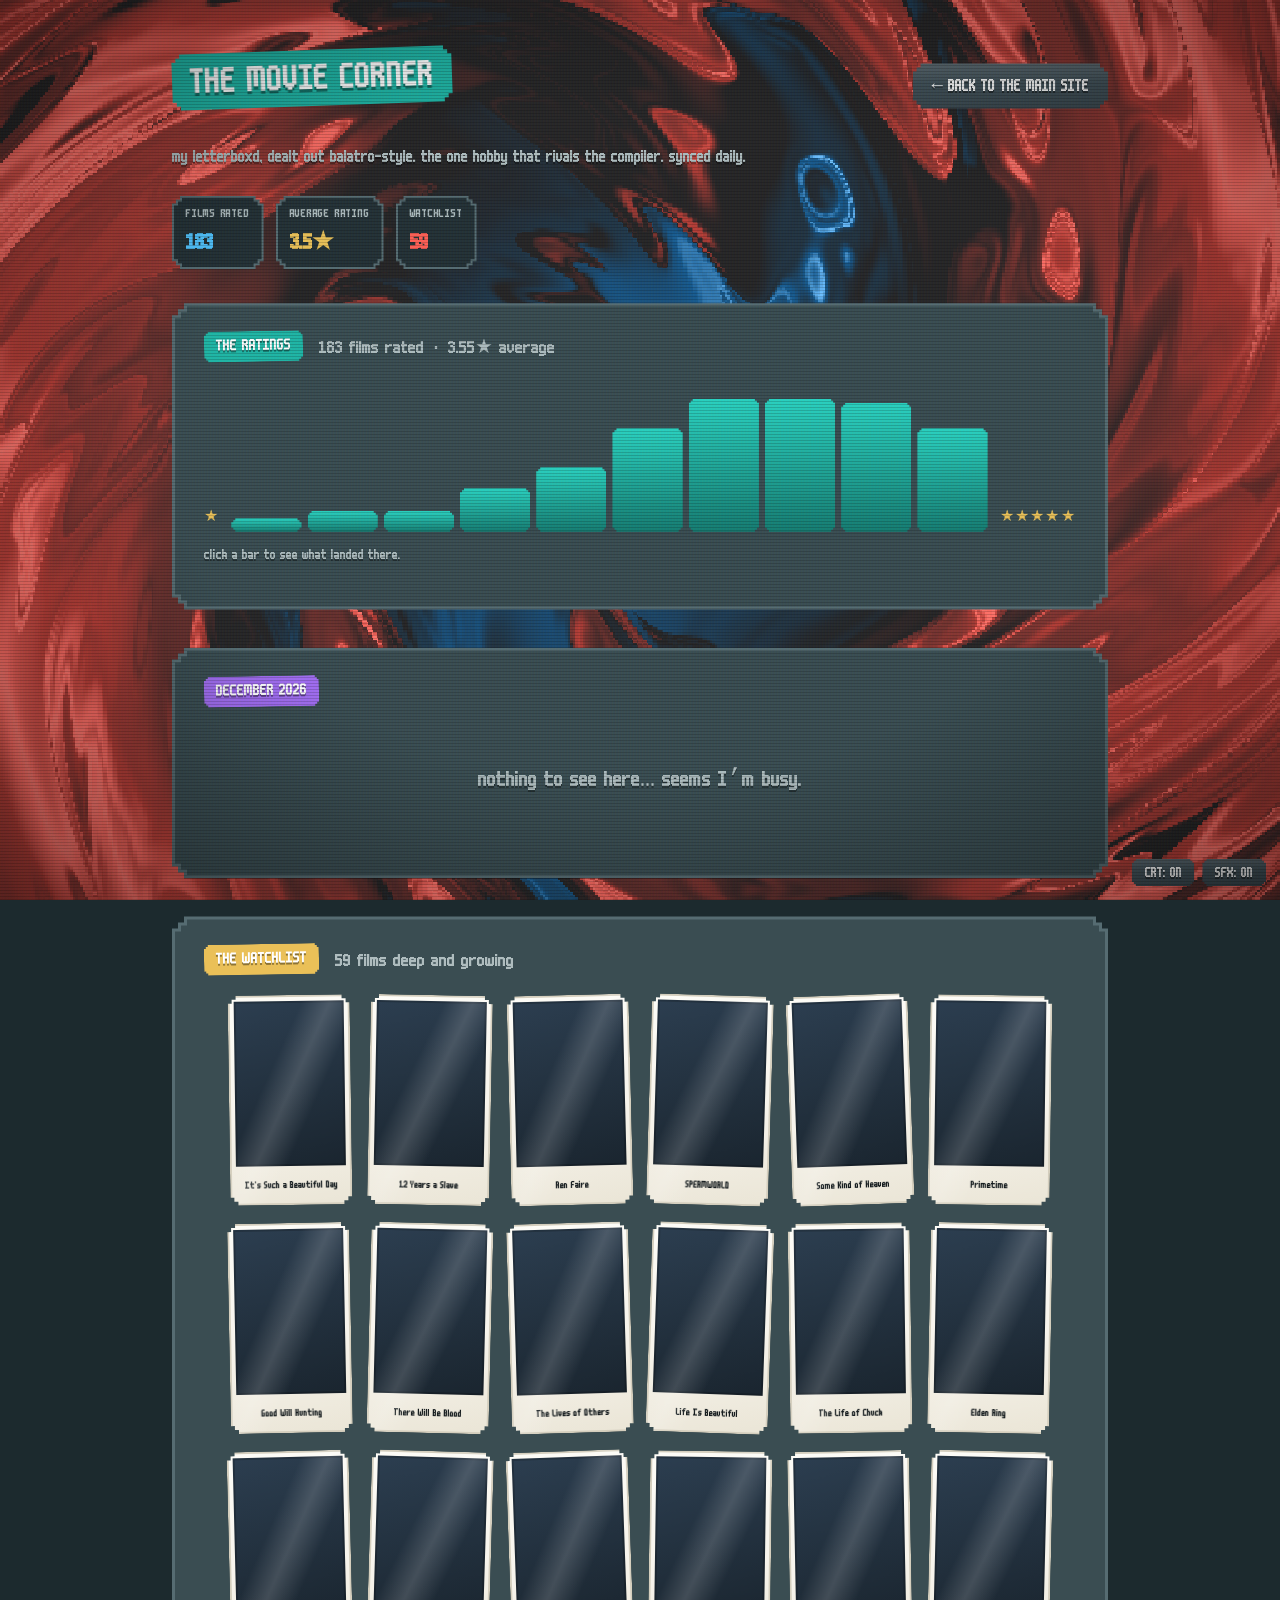
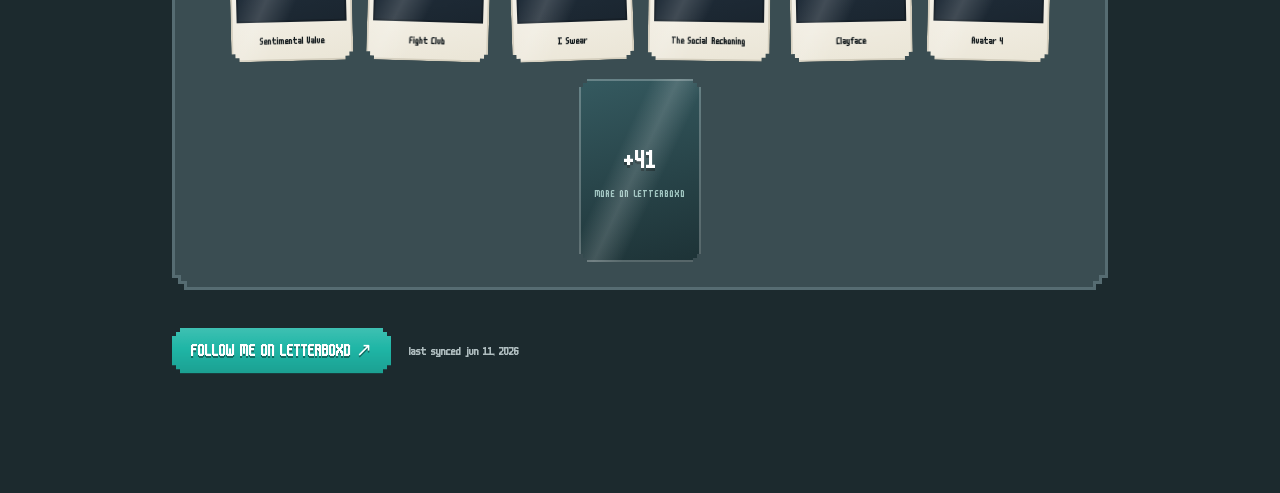
==== movies.html @ 82c71a9a "movie section" ====
<!DOCTYPE html>
<html lang="en">
<head>
  <meta charset="UTF-8">
  <meta name="viewport" content="width=device-width, initial-scale=1.0">
  <title>The Movie Corner · Advay</title>
  <meta name="description" content="If I'm not playing videogames or programming a project, I'm most likely watching a movie. I try my best to watch at least 10 movies every month, sometimes I watch even more!.">
  <link rel="icon" href="data:image/svg+xml,<svg xmlns='http://www.w3.org/2000/svg' viewBox='0 0 100 100'><rect width='100' height='100' rx='18' fill='%231fb6a6'/><text x='50' y='72' font-size='60' text-anchor='middle' fill='white'>♥</text></svg>">
  <link rel="stylesheet" href="css/style.css">
</head>
<body>
  <canvas id="bg-shader" aria-hidden="true"></canvas>

  <div class="subpage">
    <div class="subpage-head">
      <h1 class="sec-plaque teal-pl" style="font-size:40px;">THE MOVIE CORNER</h1>
      <a class="bbtn dark" href="index.html">← BACK TO THE MAIN SITE</a>
    </div>

    <p class="muted moviepage-sub">my letterboxd, dealt out balatro-style. the one hobby that rivals the compiler. synced daily.</p>

    <div class="hud moviepage-hud" id="movie-hud"></div>

    <!-- ratings graph -->
    <section class="panel mv-panel">
      <div class="mv-head">
        <span class="r-plaque teal-pl">THE RATINGS</span>
        <span class="muted" id="hist-sub"></span>
      </div>
      <div class="histogram" id="histogram"><p class="muted">tallying the chips…</p></div>
      <p class="hist-hint">click a bar to see what landed there.</p>
      <div id="hist-detail" class="hist-detail"></div>
    </section>

    <!-- this month's reviews -->
    <section class="panel mv-panel">
      <div class="mv-head">
        <span class="r-plaque purple-pl" id="month-title">THIS MONTH</span>
        <span class="muted" id="month-sub"></span>
      </div>
      <div id="month-reviews"><p class="muted">rolling the film…</p></div>
      <div class="pager" id="month-pager"></div>
    </section>

    <!-- watchlist -->
    <section class="panel mv-panel">
      <div class="mv-head">
        <span class="r-plaque gold-pl">THE WATCHLIST</span>
        <span class="muted" id="wl-sub"></span>
      </div>
      <div id="watchlist" class="wl-grid"><p class="muted">shuffling the backlog…</p></div>
    </section>

    <div class="movies-foot">
      <a class="bbtn teal" id="lb-profile-link" href="https://letterboxd.com/Girff/" target="_blank" rel="noopener">FOLLOW ME ON LETTERBOXD ↗</a>
      <span class="muted" id="lb-updated"></span>
    </div>
  </div>

  <div class="fx-toggles">
    <button id="crt-toggle" class="bbtn dark sm" type="button">CRT: ON</button>
    <button id="sfx-toggle" class="bbtn dark sm" type="button">SFX: ON</button>
  </div>
  <div class="crt-overlay" aria-hidden="true"></div>

  <script src="js/background.js"></script>
  <script src="js/cards.js"></script>
  <script src="js/main.js"></script>
  <script src="js/movies.js"></script>
</body>
</html>
---- css/style.css ----
/* ============================================================
   Balatro-flavored personal site — vanilla CSS
   Palette + UI shapes recreated from scratch (no game assets).
   Font: m6x11 by Daniel Linssen (free with attribution).
   ============================================================ */

@font-face {
  font-family: 'm6x11';
  src: url('../assets/fonts/m6x11.ttf') format('truetype');
  font-display: swap;
}

:root {
  --red: #fe5f55;     --red-dk: #a93b34;
  --blue: #009dff;    --blue-dk: #00689f;
  --orange: #ff9800;  --orange-dk: #b06000;
  --green: #4bc292;   --green-dk: #2a7d5c;
  --purple: #a06cf0;  --purple-dk: #6a3fb8;
  --gold: #eac058;    --gold-dk: #a8842f;
  --dark: #44545c;    --dark-dk: #232d33;

  --panel: #3a4d52;
  --panel-light: #566c72;
  --panel-dk: #243136;
  --ink: #11181b;

  --card-face: #f7f4ec;
  --card-edge: #d4cebd;
  --card-red: #d8453c;
  --card-black: #2b3036;

  --text: #f4f1e8;
  --muted: #aebcbe;

  --cardw: 122px;

  /* pixel-stepped corners, like the in-game UI (small = buttons/cards, large = panels) */
  --pix-sm: polygon(
    0 8px, 4px 8px, 4px 4px, 8px 4px, 8px 0,
    calc(100% - 8px) 0, calc(100% - 8px) 4px, calc(100% - 4px) 4px, calc(100% - 4px) 8px, 100% 8px,
    100% calc(100% - 8px), calc(100% - 4px) calc(100% - 8px), calc(100% - 4px) calc(100% - 4px),
    calc(100% - 8px) calc(100% - 4px), calc(100% - 8px) 100%,
    8px 100%, 8px calc(100% - 4px), 4px calc(100% - 4px), 4px calc(100% - 8px), 0 calc(100% - 8px));
  --pix-lg: polygon(
    0 12px, 6px 12px, 6px 6px, 12px 6px, 12px 0,
    calc(100% - 12px) 0, calc(100% - 12px) 6px, calc(100% - 6px) 6px, calc(100% - 6px) 12px, 100% 12px,
    100% calc(100% - 12px), calc(100% - 6px) calc(100% - 12px), calc(100% - 6px) calc(100% - 6px),
    calc(100% - 12px) calc(100% - 6px), calc(100% - 12px) 100%,
    12px 100%, 12px calc(100% - 6px), 6px calc(100% - 6px), 6px calc(100% - 12px), 0 calc(100% - 12px));
  --pix-xs: polygon(
    0 4px, 2px 4px, 2px 2px, 4px 2px, 4px 0,
    calc(100% - 4px) 0, calc(100% - 4px) 2px, calc(100% - 2px) 2px, calc(100% - 2px) 4px, 100% 4px,
    100% calc(100% - 4px), calc(100% - 2px) calc(100% - 4px), calc(100% - 2px) calc(100% - 2px),
    calc(100% - 4px) calc(100% - 2px), calc(100% - 4px) 100%,
    4px 100%, 4px calc(100% - 2px), 2px calc(100% - 2px), 2px calc(100% - 4px), 0 calc(100% - 4px));
}

* { box-sizing: border-box; }

html { scroll-behavior: smooth; }

body {
  margin: 0;
  font-family: 'm6x11', 'Courier New', monospace;
  font-size: 20px;
  line-height: 1.45;
  color: var(--text);
  background: #1c2a2e; /* fallback behind the shader */
  overflow-x: hidden;
}

a { color: var(--blue); }

::selection { background: var(--red); color: #fff; }

/* ===== background shader canvas ===== */
#bg-shader {
  position: fixed;
  inset: 0;
  width: 100vw;
  height: 100vh;
  z-index: -2;
  image-rendering: pixelated;
}

/* CSS fallback if WebGL is unavailable */
body.no-webgl {
  background:
    radial-gradient(120vmax 120vmax at 70% -10%, rgba(0, 107, 180, .55), transparent 60%),
    radial-gradient(110vmax 110vmax at 10% 110%, rgba(222, 68, 59, .6), transparent 60%),
    #162325;
}

/* ===== generic text helpers ===== */
.num-red  { color: var(--red); }
.num-blue { color: #51c4ff; }
.num-gold { color: var(--gold); }
.muted    { color: var(--muted); }
.red-t    { color: var(--red); }

h1, h2, h3 { line-height: 1.1; margin: 0 0 .4em; font-weight: normal; }

p { text-shadow: 0 2px 0 rgba(0, 0, 0, .35); }

/* ===== layout ===== */
.section {
  max-width: 1060px;
  margin: 0 auto;
  padding: 64px 22px 0;
  scroll-margin-top: 86px;
}

main .section:last-child { padding-bottom: 0; }

footer.section { padding-bottom: 110px; }

/* ===== top nav ===== */
.topnav {
  position: sticky;
  top: 0;
  z-index: 500;
  display: flex;
  align-items: center;
  gap: 14px;
  padding: 10px 16px;
  background: rgba(20, 28, 31, .88);
  border-bottom: 3px solid rgba(0, 0, 0, .45);
  box-shadow: 0 4px 0 rgba(0, 0, 0, .25);
  backdrop-filter: blur(3px);
}

.nav-brand {
  font-size: 26px;
  color: #fff;
  text-decoration: none;
  background: var(--red);
  border-radius: 8px;
  padding: 2px 10px 4px;
  box-shadow: 0 4px 0 var(--red-dk);
  transform: rotate(-3deg);
  transition: transform .15s;
}

.nav-brand:hover { transform: rotate(3deg) scale(1.08); }

.nav-btns { display: flex; flex-wrap: wrap; gap: 10px; }

/* ===== Balatro buttons ===== */
.bbtn {
  --c: var(--dark);
  --c-dk: var(--dark-dk);
  display: inline-block;
  font-family: inherit;
  font-size: 19px;
  color: #fff;
  text-decoration: none;
  text-shadow: 0 2px 0 rgba(0, 0, 0, .4);
  background:
    linear-gradient(180deg, rgba(255, 255, 255, .14), rgba(255, 255, 255, 0) 45%, rgba(0, 0, 0, .12)),
    var(--c);
  border: none;
  clip-path: var(--pix-sm);
  padding: .42em 1em .5em;
  cursor: pointer;
  filter: drop-shadow(0 4px 0 var(--c-dk)) drop-shadow(0 4px 4px rgba(0, 0, 0, .35));
  transition: transform .08s, filter .08s;
  user-select: none;
}

.bbtn:hover {
  transform: translateY(-2px);
  filter: brightness(1.1) drop-shadow(0 4px 0 var(--c-dk)) drop-shadow(0 4px 4px rgba(0, 0, 0, .35));
}
.bbtn:active { transform: translateY(3px); filter: drop-shadow(0 1px 0 var(--c-dk)); }

.bbtn.red    { --c: var(--red);    --c-dk: var(--red-dk); }
.bbtn.blue   { --c: var(--blue);   --c-dk: var(--blue-dk); }
.bbtn.orange { --c: var(--orange); --c-dk: var(--orange-dk); }
.bbtn.green  { --c: var(--green);  --c-dk: var(--green-dk); }
.bbtn.purple { --c: var(--purple); --c-dk: var(--purple-dk); }
.bbtn.dark   { --c: var(--dark);   --c-dk: var(--dark-dk); }
.bbtn.gold   { --c: var(--gold);   --c-dk: var(--gold-dk); }

.bbtn.sm  { font-size: 16px; padding: .3em .8em .4em; clip-path: var(--pix-xs); } /* smaller button, smaller cutouts */
.bbtn.big { font-size: 24px; padding: .5em 1.2em .6em; }
.bbtn.act { font-size: 23px; padding: .55em 1.2em .65em; align-self: center; }

.bbtn.disabled {
  filter: saturate(.4) brightness(.8);
  cursor: not-allowed;
  pointer-events: none;
}

/* ===== panels =====
   Pixel-corner frames: the element itself is the outline color, an inset
   ::before (same clip shape) is the fill — so the outline follows the steps
   instead of being a square border that gets cut off at the corners. */
.panel {
  position: relative;
  background: var(--panel-light);
  clip-path: var(--pix-lg);
  filter: drop-shadow(0 8px 0 rgba(0, 0, 0, .35)) drop-shadow(0 8px 10px rgba(0, 0, 0, .3));
  padding: 28px 32px;
}

.panel::before {
  content: '';
  position: absolute;
  inset: 3px;
  background: var(--panel);
  clip-path: var(--pix-lg);
  z-index: -1;
  pointer-events: none;
}

/* ===== section headers ===== */
.sec-head {
  display: flex;
  align-items: baseline;
  gap: 16px;
  flex-wrap: wrap;
  margin-bottom: 22px;
}

.sec-plaque {
  display: inline-block;
  font-size: 34px;
  color: #fff;
  text-shadow: 0 3px 0 rgba(0, 0, 0, .4);
  padding: 4px 18px 8px;
  clip-path: var(--pix-sm);
  transform: rotate(-2deg);
  filter: drop-shadow(0 6px 0 rgba(0, 0, 0, .35));
}

.blue-pl   { background: var(--blue); }
.red-pl    { background: var(--red); }
.orange-pl { background: var(--orange); }
.green-pl  { background: var(--green); }
.purple-pl { background: var(--purple); }
.gold-pl   { background: var(--gold); }

.sec-sub { color: var(--muted); font-size: 19px; text-shadow: 0 2px 0 rgba(0,0,0,.4); }

/* ===== hero ===== */
.hero { padding-top: 60px; }

.hero-inner {
  display: flex;
  gap: 48px;
  align-items: center;
  justify-content: space-between;
  flex-wrap: wrap;
}

.hero-left { flex: 1 1 480px; max-width: 620px; }

.logo {
  display: inline-block;
  font-size: clamp(58px, 9vw, 108px);
  letter-spacing: .04em;
  color: #fff;
  background: var(--red);
  padding: 6px 28px 14px;
  clip-path: var(--pix-lg);
  transform: rotate(-2.5deg);
  box-shadow: inset 0 0 0 4px rgba(255, 255, 255, .22);
  filter: drop-shadow(0 10px 0 var(--red-dk)) drop-shadow(0 10px 14px rgba(0, 0, 0, .4));
  text-shadow: 0 4px 0 rgba(0, 0, 0, .35);
  margin-bottom: 28px;
}

.logo .lg {
  display: inline-block;
  animation: letter-bob 2.6s ease-in-out infinite;
  animation-delay: calc(var(--i) * -.22s);
}

@keyframes letter-bob {
  0%, 100% { transform: translateY(0) rotate(-2deg); }
  50%      { transform: translateY(-7px) rotate(2deg); }
}

.tag {
  font-size: clamp(22px, 3vw, 30px);
  margin: 0 0 6px;
}

.subtag { color: var(--muted); font-size: 19px; margin: 0 0 26px; }

.hero-btns { display: flex; gap: 16px; flex-wrap: wrap; margin-bottom: 30px; }

/* run-info style stat chips */
.hud { display: flex; gap: 12px; flex-wrap: wrap; }

.hud-chip {
  display: flex;
  flex-direction: column;
  gap: 2px;
  background: var(--panel-dk);
  border: 2px solid var(--panel-light);
  clip-path: var(--pix-sm);
  padding: 8px 14px 10px;
  filter: drop-shadow(0 5px 0 rgba(0, 0, 0, .35));
}

.hud-chip span { font-size: 13px; color: var(--muted); letter-spacing: .06em; }
.hud-chip b { font-size: 24px; }

/* ===== portrait card ===== */
.hero-right { flex: 0 0 auto; text-align: center; }

.portrait-card {
  width: 264px;
  aspect-ratio: 5 / 7;
  margin: 0 auto;
  rotate: 4deg;
}

.portrait-card .bcard-tilt {
  position: relative;
  overflow: hidden;
  display: flex;
  flex-direction: column;
}

.portrait-img {
  position: absolute;
  inset: 8px;
  width: calc(100% - 16px);
  height: calc(100% - 16px);
  object-fit: cover;
  border-radius: 8px;
}

.no-photo .portrait-img { display: none; }

.portrait-fallback {
  display: none;
  position: absolute;
  inset: 8px;
  border-radius: 8px;
  flex-direction: column;
  align-items: center;
  justify-content: center;
  gap: 10px;
  text-align: center;
  color: rgba(255, 255, 255, .92);
  background:
    repeating-linear-gradient(45deg, rgba(0,0,0,.12) 0 10px, transparent 10px 20px),
    linear-gradient(160deg, #c8423a, #8e2b25);
  box-shadow: inset 0 0 0 3px rgba(255, 255, 255, .35);
}

.no-photo .portrait-fallback { display: flex; }

.pf-suit { font-size: 84px; text-shadow: 0 5px 0 rgba(0, 0, 0, .3); }
.pf-text { font-size: 24px; line-height: 1.2; text-shadow: 0 2px 0 rgba(0, 0, 0, .35); }
.pf-hint { font-size: 14px; opacity: .85; }
.portrait-fallback .pf-hint { margin-bottom: 34px; } /* keep clear of the label bar */

.portrait-label {
  position: absolute;
  left: 8px; right: 8px; bottom: 8px;
  background: rgba(17, 24, 27, .85);
  color: #fff;
  font-size: 16px;
  text-align: center;
  padding: 6px 4px 8px;
  border-radius: 0 0 8px 8px;
}

.portrait-label .holo {
  background: linear-gradient(90deg, #ff7a7a, #ffd97a, #7aff9e, #7ad6ff, #c77aff);
  -webkit-background-clip: text;
  background-clip: text;
  color: transparent;
}

.drag-hint { color: var(--muted); font-size: 15px; margin-top: 22px; }

/* ===== generic card chrome ===== */
.bcard-tilt {
  width: 100%;
  height: 100%;
  background: linear-gradient(170deg, #fdfcf7, var(--card-face) 55%, #eae5d6);
  clip-path: var(--pix-sm);
  box-shadow: inset 0 0 0 2px var(--card-edge);
  filter: drop-shadow(0 7px 9px rgba(0, 0, 0, .45));
  transition: transform .22s ease, filter .22s ease;
  transform-style: preserve-3d;
  animation: idle-bob 5.2s ease-in-out infinite;
  animation-delay: var(--bob, 0s);
}

@keyframes idle-bob {
  0%, 100% { translate: 0 0; rotate: -0.7deg; }
  50%      { translate: 0 -4px; rotate: 0.7deg; }
}

.hovered  > .bcard-tilt,
.dragging > .bcard-tilt { animation: none; }

.dragging > .bcard-tilt {
  transform: scale(1.08) !important;
  filter: drop-shadow(0 20px 22px rgba(0, 0, 0, .55));
}

[data-float-card] {
  perspective: 700px;
  touch-action: none;
  cursor: grab;
  user-select: none;
  -webkit-user-select: none;
  transition: transform .55s cubic-bezier(.2, 1.7, .35, 1);
}

[data-float-card].dragging { transition: none; cursor: grabbing; z-index: 999; position: relative; }
[data-float-card].hovered { z-index: 100; position: relative; }

/* subtle sheen on every card */
.bcard-tilt::after {
  content: '';
  position: absolute;
  inset: 0;
  background: linear-gradient(115deg, transparent 35%, rgba(255, 255, 255, .16) 48%, transparent 62%);
  pointer-events: none;
}

/* ===== skills game ===== */
.skills-panel { padding-bottom: 16px; }

.game-layout {
  display: grid;
  grid-template-columns: 232px 1fr;
  gap: 20px;
  align-items: start;
}

/* left sidebar, like the in-run HUD */
.game-hud { display: flex; flex-direction: column; gap: 12px; }

.blind-box {
  background: linear-gradient(180deg, #4a2430, #2c1a23);
  border: 2px solid #8a3742;
  clip-path: var(--pix-sm);
  padding: 12px 14px 14px;
}

.blind-name-row { display: flex; align-items: center; gap: 10px; }

.blind-chip {
  flex: 0 0 auto;
  width: 46px;
  height: 46px;
  border-radius: 50%;
  display: flex;
  align-items: center;
  justify-content: center;
  font-size: 11px;
  color: #fff;
  letter-spacing: .08em;
  background: radial-gradient(circle at 35% 30%, #ff5a4f, #a3232c 65%, #6e1018);
  box-shadow: inset 0 0 0 3px rgba(255, 255, 255, .25), inset 0 -5px 7px rgba(0, 0, 0, .4);
}

.blind-name { font-size: 21px; line-height: 1.1; }

.blind-target { margin-top: 10px; font-size: 15px; color: #e8c9cd; }
.blind-target b { color: var(--gold); font-size: 19px; }

.score-box {
  display: flex;
  justify-content: space-between;
  align-items: center;
  gap: 10px;
  background: var(--panel-dk);
  border: 2px solid var(--panel-light);
  clip-path: var(--pix-sm);
  padding: 10px 14px;
}

.score-label { font-size: 13px; color: var(--muted); letter-spacing: .08em; }
.score-num { font-size: 32px; }

.hd-row { display: flex; gap: 10px; }

.hd-box {
  flex: 1;
  display: flex;
  flex-direction: column;
  background: var(--panel-dk);
  border: 2px solid var(--panel-light);
  clip-path: var(--pix-sm);
  padding: 8px 12px 10px;
}

.hd-box span { font-size: 12px; color: var(--muted); letter-spacing: .08em; }
.hd-box b { font-size: 26px; }

.totals-box {
  display: flex;
  flex-direction: column;
  gap: 4px;
  font-size: 14px;
  color: var(--muted);
  background: var(--panel-dk);
  border: 2px solid var(--panel-light);
  clip-path: var(--pix-sm);
  padding: 10px 14px 12px;
}

.totals-box b { font-size: 17px; }

/* table: hand + actions */
.game-table { display: flex; flex-direction: column; min-width: 0; }

.hand-preview { text-align: center; min-height: 32px; font-size: 19px; margin-top: 10px; }

.action-bar {
  display: flex;
  justify-content: center;
  align-items: stretch;
  gap: 16px;
  margin-top: 4px;
  flex-wrap: wrap;
}

.sort-box {
  display: flex;
  flex-direction: column;
  align-items: center;
  gap: 6px;
  background: var(--panel-dk);
  border: 2px solid var(--panel-light);
  clip-path: var(--pix-sm);
  padding: 7px 14px 10px;
}

.sort-box-btns { display: flex; gap: 8px; }
.sort-label { color: var(--muted); font-size: 13px; letter-spacing: .08em; }

.hand {
  position: relative;
  height: 340px;
  background:
    radial-gradient(120% 130% at 50% 0%, rgba(255, 255, 255, .05), transparent 55%),
    var(--panel-dk);
  /* no clip-path here — cards pop above the tray when hovered/selected */
  box-shadow: inset 0 0 0 2px rgba(0, 0, 0, .35), inset 0 10px 24px rgba(0, 0, 0, .35);
  overflow: visible;
}

.bcard {
  position: absolute;
  left: 0;
  top: 0;
  width: var(--cardw);
  aspect-ratio: 5 / 7;
  perspective: 600px;
  cursor: grab;
  touch-action: none;
  user-select: none;
  -webkit-user-select: none;
  transition: transform .38s cubic-bezier(.18, 1.5, .35, 1);
  will-change: transform;
}

.bcard.dragging { transition: none; cursor: grabbing; z-index: 900 !important; }
/* hovering/selecting hand cards must not jump them in front of their neighbors */

.bcard .bcard-tilt {
  position: relative;
  display: flex;
  flex-direction: column;
  align-items: center;
  justify-content: center;
  padding: 8px;
}

.bcard.selected .bcard-tilt {
  box-shadow:
    inset 0 0 0 2px var(--gold),
    0 0 14px rgba(234, 192, 88, .55),
    0 10px 18px rgba(0, 0, 0, .45);
}

.suit-red   { color: var(--card-red); }
.suit-black { color: var(--card-black); }

.corner {
  position: absolute;
  display: flex;
  flex-direction: column;
  align-items: center;
  line-height: .95;
  font-size: 19px;
}

.corner.tl { top: 7px; left: 8px; }
.corner.br { bottom: 7px; right: 8px; transform: rotate(180deg); }

/* names sit in the left strip that stays visible when the fan overlaps */
.bcard .bname {
  font-size: 16px;
  line-height: 1.1;
  text-align: left;
  align-self: flex-start;
  color: var(--ink);
  text-shadow: none;
  width: 100%;
  padding-right: 12px;
  overflow-wrap: break-word;
}

.bcard .cat {
  align-self: flex-start;
  margin-top: 6px;
  font-size: 10px;
  letter-spacing: .12em;
  color: #8d8675;
}

.skills-legend {
  display: flex;
  gap: 22px;
  flex-wrap: wrap;
  justify-content: center;
  margin-top: 14px;
  color: var(--muted);
  font-size: 16px;
}

.skill-fallback { color: var(--text); font-size: 18px; padding: 20px; }

/* ===== projects ===== */
.project-row {
  display: flex;
  gap: 36px;
  align-items: center;
  flex-wrap: wrap;
}

.joker-card {
  flex: 0 0 auto;
  width: 232px;
  aspect-ratio: 71 / 95;
  margin: 8px auto;
  rotate: -3deg;
}

.joker-card .bcard-tilt {
  position: relative;
  display: flex;
  flex-direction: column;
  overflow: hidden;
  padding: 9px;
}

.joker-art {
  position: relative;
  flex: 1;
  border-radius: 8px;
  overflow: hidden;
  background: #1d2b30;
  box-shadow: inset 0 0 0 2px rgba(0, 0, 0, .25);
}

.joker-art img { width: 100%; height: 100%; object-fit: cover; display: block; }
.joker-art.no-shot img { display: none; }

.shot-fallback {
  display: none;
  position: absolute;
  inset: 0;
  flex-direction: column;
  align-items: center;
  justify-content: center;
  gap: 8px;
  text-align: center;
  color: #cfe3ea;
  font-size: 16px;
  background:
    repeating-linear-gradient(0deg, rgba(255,255,255,.04) 0 2px, transparent 2px 6px),
    linear-gradient(170deg, #27424d, #15232a);
}

.joker-art.no-shot .shot-fallback { display: flex; }

.shot-emoji { font-size: 52px; }

.joker-name {
  margin-top: 8px;
  text-align: center;
  font-size: 19px;
  color: var(--ink);
  text-shadow: none;
}

.project-info { flex: 1 1 380px; }

.project-info h3 { font-size: 36px; text-shadow: 0 3px 0 rgba(0, 0, 0, .4); }

.rarity-row { display: flex; gap: 10px; margin-bottom: 12px; }

.rarity, .ptype {
  font-size: 15px;
  padding: 2px 12px 4px;
  border-radius: 7px;
  color: #fff;
  text-shadow: 0 2px 0 rgba(0, 0, 0, .35);
  box-shadow: 0 3px 0 rgba(0, 0, 0, .3);
}

.rarity.rare { background: var(--blue); }
.ptype { background: var(--dark); }

/* poker-chip tech tags */
.chips { display: flex; gap: 10px; flex-wrap: wrap; margin: 16px 0 22px; }

.chip {
  font-size: 16px;
  color: #fff;
  text-shadow: 0 2px 0 rgba(0, 0, 0, .35);
  padding: .28em .95em .38em;
  border-radius: 999px;
  outline: 2px dashed rgba(255, 255, 255, .75);
  outline-offset: -6px;
  box-shadow: 0 4px 0 rgba(0, 0, 0, .35);
}

.chip.blue-c   { background: var(--blue); }
.chip.red-c    { background: var(--red); }
.chip.orange-c { background: var(--orange); }
.chip.green-c  { background: var(--green); }
.chip.purple-c { background: var(--purple); }

.proj-btns { display: flex; gap: 14px; flex-wrap: wrap; }

.empty-slot {
  margin-top: 26px;
  border: 3px dashed rgba(255, 255, 255, .28);
  border-radius: 16px;
  padding: 26px 30px;
  text-align: center;
  color: var(--muted);
  background: rgba(0, 0, 0, .18);
}

.empty-title { font-size: 22px; letter-spacing: .08em; color: rgba(255, 255, 255, .55); }
.empty-slot p { margin: 8px 0 0; font-size: 17px; }

/* ===== achievements / vouchers ===== */
.vouchers {
  display: flex;
  gap: 34px;
  flex-wrap: wrap;
  justify-content: center;
}

.voucher {
  width: 300px;
  min-height: 360px;
  rotate: -1.5deg;
}

.voucher:nth-child(2) { rotate: 2deg; }

.voucher .bcard-tilt {
  position: relative;
  height: 100%;
  display: flex;
  flex-direction: column;
  align-items: center;
  text-align: center;
  padding: 26px 22px 60px;
  background: linear-gradient(170deg, #46555c, #303d44);
  box-shadow:
    inset 0 0 0 3px var(--gold),
    inset 0 0 0 6px rgba(0, 0, 0, .35),
    0 10px 20px rgba(0, 0, 0, .5);
}

.voucher h3 { font-size: 26px; color: #fff; text-shadow: 0 3px 0 rgba(0, 0, 0, .45); }
.voucher p { font-size: 17px; color: #d6dde0; margin: 4px 0 0; }

.v-medal {
  font-size: 56px;
  line-height: 1;
  margin-bottom: 14px;
  color: #cfd8dc;
  text-shadow: 0 4px 0 rgba(0, 0, 0, .4);
}

.v-medal.gold { color: var(--gold); }

.v-ribbon {
  position: absolute;
  bottom: 16px;
  left: 50%;
  transform: translateX(-50%) rotate(-2deg);
  background: var(--blue);
  color: #fff;
  font-size: 14px;
  letter-spacing: .12em;
  padding: 3px 14px 5px;
  border-radius: 7px;
  box-shadow: 0 4px 0 rgba(0, 0, 0, .35);
}

.v-ribbon.gold { background: var(--gold); color: #4a3508; text-shadow: none; }

.v-sticker {
  position: absolute;
  top: 14px;
  right: 12px;
  background: var(--red);
  color: #fff;
  font-size: 14px;
  line-height: 1.1;
  width: 74px;
  height: 74px;
  border-radius: 50%;
  display: flex;
  align-items: center;
  justify-content: center;
  text-align: center;
  padding: 8px;
  transform: rotate(12deg);
  outline: 2px dashed rgba(255, 255, 255, .8);
  outline-offset: -6px;
  box-shadow: 0 5px 0 rgba(0, 0, 0, .35);
}

/* ===== subpages (movies.html) ===== */
.subpage { max-width: 980px; margin: 0 auto; padding: 50px 22px 120px; }

.subpage-head {
  display: flex;
  align-items: center;
  justify-content: space-between;
  gap: 18px;
  flex-wrap: wrap;
  margin-bottom: 30px;
}

/* ===== about / footer ===== */
.about-panel p { font-size: 21px; margin: 0 0 18px; }
.about-panel p:last-child { margin-bottom: 0; }

.footer-panel { text-align: center; }
.foot-big { font-size: 30px; margin: 0 0 6px; }
.foot-btns { display: flex; gap: 16px; justify-content: center; margin: 22px 0 26px; flex-wrap: wrap; }

.fineprint { color: var(--muted); font-size: 14px; max-width: 640px; margin: 0 auto; }
.fineprint a { color: #8fd0ff; }

/* ===== fx toggles ===== */
.fx-toggles {
  position: fixed;
  right: 14px;
  bottom: 14px;
  z-index: 1000;
  display: flex;
  gap: 8px;
}

/* ===== CRT overlay ===== */
.crt-overlay {
  position: fixed;
  inset: 0;
  z-index: 2000;
  pointer-events: none;
}

/* scanlines + faint RGB aperture grille */
.crt-overlay::before {
  content: '';
  position: absolute;
  inset: 0;
  background:
    repeating-linear-gradient(0deg,
      rgba(0, 0, 0, .16) 0px, rgba(0, 0, 0, .16) 1px,
      transparent 1px, transparent 3px),
    repeating-linear-gradient(90deg,
      rgba(255, 60, 60, .035) 0px,
      rgba(60, 255, 60, .03) 1px,
      rgba(60, 60, 255, .035) 2px,
      transparent 3px);
}

/* vignette + flicker */
.crt-overlay::after {
  content: '';
  position: absolute;
  inset: 0;
  background: radial-gradient(ellipse at center, transparent 52%, rgba(0, 0, 0, .42) 100%);
  animation: crt-flicker .12s steps(2) infinite;
}

@keyframes crt-flicker {
  0%   { opacity: 1; }
  50%  { opacity: .93; }
  100% { opacity: 1; }
}

body.crt-off .crt-overlay { display: none; }

/* ===== toast ===== */
.toast {
  position: fixed;
  left: 50%;
  top: 38%;
  z-index: 3000;
  transform: translate(-50%, -50%) rotate(-3deg) scale(0);
  background: var(--panel-dk);
  border: 3px solid var(--gold);
  clip-path: var(--pix-lg);
  color: #fff;
  font-size: 30px;
  text-align: center;
  padding: 14px 30px 18px;
  filter: drop-shadow(0 10px 0 rgba(0, 0, 0, .4)) drop-shadow(0 12px 16px rgba(0, 0, 0, .5));
  pointer-events: none;
  animation: toast-pop 1.7s cubic-bezier(.2, 1.6, .35, 1) forwards;
}

.toast b { color: var(--blue); }
.toast-gold { border-color: var(--gold); font-size: 34px; }
.toast-red { border-color: var(--red); }
.toast-small { font-size: 22px; top: 30%; }

@keyframes toast-pop {
  0%   { transform: translate(-50%, -50%) rotate(-3deg) scale(0); opacity: 0; }
  14%  { transform: translate(-50%, -50%) rotate(-3deg) scale(1.08); opacity: 1; }
  22%  { transform: translate(-50%, -50%) rotate(-3deg) scale(1); }
  78%  { transform: translate(-50%, -50%) rotate(-3deg) scale(1); opacity: 1; }
  100% { transform: translate(-50%, -56%) rotate(-3deg) scale(.92); opacity: 0; }
}

/* ===== responsive ===== */
@media (max-width: 760px) {
  :root { --cardw: 88px; }

  body { font-size: 18px; }

  .section { padding-top: 48px; }

  .topnav { gap: 8px; padding: 8px 10px; }
  .nav-btns { gap: 6px; }
  .bbtn.sm { font-size: 14px; }

  .hero-inner { gap: 26px; }
  .portrait-card { width: 210px; }

  .hand { height: 250px; }

  .panel { padding: 20px 18px; }

  .project-row { gap: 20px; }

  .voucher { width: 100%; max-width: 320px; min-height: 330px; }
}

/* ===== reduced motion ===== */
@media (prefers-reduced-motion: reduce) {
  .logo .lg, .bcard-tilt, .crt-overlay::after { animation: none !important; }
  html { scroll-behavior: auto; }
}

/* ============================================================
   additions: card editions, game animations, resume
   ============================================================ */

/* ===== play / discard animations ===== */
.bcard.scoring { z-index: 950 !important; }

.bcard.scoring .bcard-tilt {
  animation: score-pop .42s cubic-bezier(.2, 1.4, .4, 1);
}

@keyframes score-pop {
  0%   { transform: none; }
  40%  { transform: translateY(-26px) scale(1.18); filter: drop-shadow(0 0 16px rgba(234, 192, 88, .95)); }
  100% { transform: none; }
}

.bcard.flying {
  transition: transform .42s cubic-bezier(.55, 0, .9, .4), opacity .42s ease;
  opacity: 0;
}

.legend-hint { color: var(--muted); }

/* ===== resume ===== */
.resume-head { display: flex; align-items: baseline; gap: 18px; flex-wrap: wrap; margin-bottom: 26px; }
.resume-head h3 { font-size: 40px; margin: 0; }
.resume-contact { color: var(--muted); margin: 0; }
.resume-contact a { color: #8fd0ff; }

.resume-grid {
  display: grid;
  grid-template-columns: 252px 1fr;
  gap: 34px;
  align-items: start;
}

/* education gets its own card on the side */
.edu-card { width: 100%; max-width: 252px; rotate: -2deg; }

.edu-card .bcard-tilt {
  position: relative;
  aspect-ratio: 5 / 6;
  display: flex;
  flex-direction: column;
  align-items: center;
  justify-content: center;
  gap: 6px;
  text-align: center;
  padding: 22px 18px;
  background: linear-gradient(165deg, #2f6fb8, #1c4a85);
  box-shadow: inset 0 0 0 2px rgba(255, 255, 255, .35);
}

.edu-tag { font-size: 13px; letter-spacing: .16em; color: #bcd9f5; }
.edu-suit { font-size: 46px; color: #fff; line-height: 1; text-shadow: 0 4px 0 rgba(0, 0, 0, .3); }
.edu-card h4 { font-size: 25px; color: #fff; margin: 0; line-height: 1.1; text-shadow: 0 3px 0 rgba(0, 0, 0, .35); }
.edu-card .edu-loc { margin: 0; color: #cfe2f6; font-size: 16px; }

.edu-sticker {
  position: absolute;
  top: 10px;
  right: 10px;
  width: 66px;
  height: 66px;
  border-radius: 50%;
  display: flex;
  align-items: center;
  justify-content: center;
  text-align: center;
  padding: 6px;
  background: var(--gold);
  color: #4a3508;
  font-size: 12px;
  line-height: 1.15;
  transform: rotate(10deg);
  outline: 2px dashed rgba(255, 255, 255, .8);
  outline-offset: -5px;
  box-shadow: 0 4px 0 rgba(0, 0, 0, .35);
}

/* the rest of the resume, each section its own flavor */
.resume-stack { display: flex; flex-direction: column; gap: 24px; min-width: 0; }

.r-plaque {
  display: inline-block;
  font-size: 17px;
  color: #fff;
  text-shadow: 0 2px 0 rgba(0, 0, 0, .4);
  padding: 2px 12px 4px;
  clip-path: var(--pix-xs);
  transform: rotate(-1deg);
  filter: drop-shadow(0 3px 0 rgba(0, 0, 0, .35));
  margin-bottom: 12px;
}

.r-row .chips { margin: 0; }

.r-proj b { font-size: 22px; }
.r-proj .rarity { margin-left: 10px; vertical-align: 3px; }
.r-proj p { margin: 6px 0 0; color: var(--muted); font-size: 17px; }

.r-badge { display: flex; gap: 14px; align-items: center; margin-bottom: 14px; }
.r-badge:last-child { margin-bottom: 0; }

.r-medal {
  flex: 0 0 30px;
  text-align: center;
  font-size: 30px;
  line-height: 1;
  color: #cfd8dc;
  text-shadow: 0 3px 0 rgba(0, 0, 0, .4);
}

.r-medal.gold { color: var(--gold); }

.r-badge b { font-size: 19px; }
.r-badge p { margin: 0; color: var(--muted); font-size: 16px; }

.r-sticker {
  flex: 0 0 auto;
  margin-left: auto;
  width: 66px;
  height: 66px;
  border-radius: 50%;
  display: flex;
  align-items: center;
  justify-content: center;
  text-align: center;
  padding: 6px;
  background: var(--red);
  color: #fff;
  font-size: 12px;
  line-height: 1.15;
  transform: rotate(10deg);
  outline: 2px dashed rgba(255, 255, 255, .8);
  outline-offset: -5px;
  box-shadow: 0 4px 0 rgba(0, 0, 0, .3);
}

.resume-btns { display: flex; gap: 14px; flex-wrap: wrap; align-items: center; margin-top: 28px; }

/* ===== responsive: game + resume ===== */
@media (max-width: 900px) {
  .game-layout { grid-template-columns: 1fr; }
  .game-hud { display: grid; grid-template-columns: 1fr 1fr; align-items: stretch; }
  .blind-box { grid-column: 1 / -1; }
}

@media (max-width: 760px) {
  .resume-grid { grid-template-columns: 1fr; }
  .edu-card { margin: 0 auto; }
  .bbtn.act { font-size: 19px; }
  .score-num { font-size: 26px; }
  .game-hud { grid-template-columns: 1fr; }
  .hd-row { gap: 10px; }
}


/* ===== stepped-corner frames for the small boxes =====
   (replaces square borders that got cut off at the clipped corners) */
.blind-box, .score-box, .hd-box, .totals-box, .sort-box, .hud-chip {
  position: relative;
  border: none;
  background: var(--panel-light);
}

.blind-box::before, .score-box::before, .hd-box::before, .totals-box::before,
.sort-box::before, .hud-chip::before {
  content: '';
  position: absolute;
  inset: 2px;
  background: var(--panel-dk);
  clip-path: var(--pix-sm);
  z-index: -1;
  pointer-events: none;
}

.blind-box { background: #8a3742; }
.blind-box::before { background: linear-gradient(180deg, #4a2430, #2c1a23); }

/* ===== movies (letterboxd) ===== */
.bbtn.teal { --c: #1fb6a6; --c-dk: #137d72; }
.teal-pl   { background: #1fb6a6; }

.movies-panel .r-plaque { margin-bottom: 16px; }

.fav-row {
  display: flex;
  gap: 26px;
  flex-wrap: wrap;
  justify-content: center;
  margin-bottom: 30px;
}

.fav-card {
  display: block;
  width: 168px;
  text-decoration: none;
  color: inherit;
}

.fav-card .bcard-tilt {
  display: flex;
  flex-direction: column;
  padding: 8px;
}

.fav-art {
  aspect-ratio: 2 / 3;
  background:
    repeating-linear-gradient(45deg, rgba(0, 0, 0, .12) 0 10px, transparent 10px 20px),
    linear-gradient(165deg, #1fb6a6, #0e5f57);
  box-shadow: inset 0 0 0 2px rgba(0, 0, 0, .2);
  overflow: hidden;
}

.fav-art img { width: 100%; height: 100%; object-fit: cover; display: block; }
.fav-art img.lb-noimg { display: none; }

.fav-label {
  margin-top: 7px;
  text-align: center;
  font-size: 13px;
  line-height: 1.2;
  color: var(--ink);
  min-height: 32px;
  display: flex;
  align-items: center;
  justify-content: center;
  flex-wrap: wrap;
  column-gap: 5px;
}

.fav-year { color: #8d8675; font-size: 12px; }

.review-list { display: flex; flex-direction: column; gap: 14px; }

.review-row {
  display: flex;
  gap: 16px;
  align-items: flex-start;
  text-decoration: none;
  color: var(--text);
  background: var(--panel-light);
  clip-path: var(--pix-sm);
  position: relative;
  padding: 14px 18px;
  transition: transform .12s, filter .12s;
}

.review-row::before {
  content: '';
  position: absolute;
  inset: 2px;
  background: var(--panel-dk);
  clip-path: var(--pix-sm);
  z-index: -1;
  pointer-events: none;
}

.review-row:hover { transform: translateY(-3px) rotate(-.3deg); filter: brightness(1.12); }

.review-thumb {
  flex: 0 0 54px;
  aspect-ratio: 2 / 3;
  background: #17222a;
  box-shadow: inset 0 0 0 2px rgba(0, 0, 0, .3);
  overflow: hidden;
}

.review-thumb img { width: 100%; height: 100%; object-fit: cover; display: block; }
.review-thumb img.lb-noimg { display: none; }

.review-body { min-width: 0; }

.review-head {
  display: flex;
  align-items: baseline;
  gap: 10px;
  flex-wrap: wrap;
}

.review-head b { font-size: 21px; }
.review-year { color: var(--muted); font-size: 15px; }
.review-stars { color: var(--gold); font-size: 17px; letter-spacing: .08em; }

.review-rewatch {
  font-size: 11px;
  letter-spacing: .1em;
  color: #fff;
  background: var(--green);
  padding: 1px 8px 2px;
  clip-path: var(--pix-xs);
}

.review-date { color: var(--muted); font-size: 13px; letter-spacing: .06em; margin-top: 2px; }

.review-text {
  margin: 8px 0 0;
  font-size: 17px;
  color: #d6dde0;
  display: -webkit-box;
  -webkit-line-clamp: 3;
  -webkit-box-orient: vertical;
  overflow: hidden;
}

.movies-foot {
  display: flex;
  align-items: center;
  gap: 18px;
  flex-wrap: wrap;
  margin-top: 24px;
}

.movies-foot .muted { font-size: 14px; }

@media (max-width: 760px) {
  .fav-row { gap: 16px; }
  .fav-card { width: 136px; }
  .review-head b { font-size: 18px; }
}

/* ===== the movie corner (movies.html) ===== */
.moviepage-sub { margin: -10px 0 26px; font-size: 19px; }
.moviepage-hud { margin-bottom: 34px; }
.mv-panel { margin-bottom: 38px; }

.mv-head {
  display: flex;
  align-items: center;
  gap: 16px;
  flex-wrap: wrap;
  margin-bottom: 20px;
}

.mv-head .r-plaque { margin-bottom: 0; }

/* ratings histogram */
.histogram { display: flex; align-items: flex-end; gap: 12px; }

.hist-star {
  color: var(--gold);
  font-size: 16px;
  letter-spacing: .08em;
  padding-bottom: 4px;
  user-select: none;
  white-space: nowrap;
}

.hist-bars {
  flex: 1;
  display: flex;
  align-items: flex-end;
  gap: 6px;
  height: 150px;
}

.hist-bar {
  flex: 1;
  height: 100%;
  display: flex;
  flex-direction: column;
  justify-content: flex-end;
  align-items: stretch;
  background: none;
  border: none;
  padding: 0;
  cursor: pointer;
  font-family: inherit;
}

.hist-bar .cnt {
  font-size: 13px;
  color: var(--text);
  text-align: center;
  margin-bottom: 4px;
  opacity: 0;
  transition: opacity .12s;
}

.hist-bar:hover .cnt, .hist-bar.active .cnt { opacity: 1; }

.hist-bar .fill {
  display: block;
  width: 100%;
  min-height: 5px;
  background: linear-gradient(180deg, #2ad2c0, #157d72);
  clip-path: var(--pix-xs);
  transition: filter .1s;
}

.hist-bar:hover .fill { filter: brightness(1.25); }
.hist-bar.active .fill { background: linear-gradient(180deg, #ffd97a, #c89a35); }

.hist-hint { color: var(--muted); font-size: 15px; margin: 12px 0 0; }

.hist-detail { margin-top: 16px; }

.hist-detail-box {
  position: relative;
  background: var(--panel-light);
  clip-path: var(--pix-sm);
  padding: 16px 20px 18px;
}

.hist-detail-box::before {
  content: '';
  position: absolute;
  inset: 2px;
  background: var(--panel-dk);
  clip-path: var(--pix-sm);
  z-index: -1;
  pointer-events: none;
}

.hd-title { font-size: 21px; color: var(--gold); }

.hd-films {
  display: flex;
  flex-direction: column;
  gap: 4px;
  margin-top: 10px;
}

.hd-film {
  display: flex;
  justify-content: space-between;
  gap: 14px;
  text-decoration: none;
  color: var(--text);
  font-size: 18px;
  padding: 3px 8px 5px;
}

.hd-film:hover { background: rgba(255, 255, 255, .07); }
.hd-film .yr { color: var(--muted); flex: 0 0 auto; }

.hd-note { color: var(--muted); margin: 10px 0 0; }

.hd-more {
  display: inline-block;
  margin-top: 12px;
  color: #6fe3d5;
  font-size: 16px;
  text-decoration: none;
}

.hd-more:hover { text-decoration: underline; }

/* this month */
.mv-empty {
  font-size: 25px;
  color: var(--muted);
  text-align: center;
  padding: 34px 0;
  margin: 0;
}

.pager {
  display: flex;
  gap: 14px;
  align-items: center;
  justify-content: center;
  margin-top: 20px;
}

.pg-label { color: var(--muted); font-size: 16px; letter-spacing: .06em; }

/* watchlist */
.wl-grid {
  display: flex;
  flex-wrap: wrap;
  gap: 18px;
  justify-content: center;
}

.wl-card {
  width: 122px;
  display: block;
  text-decoration: none;
  color: inherit;
}

.wl-card .bcard-tilt {
  display: flex;
  flex-direction: column;
  padding: 6px;
}

.wl-art {
  aspect-ratio: 2 / 3;
  overflow: hidden;
  background: linear-gradient(165deg, #2c3e50, #1a252f);
  box-shadow: inset 0 0 0 2px rgba(0, 0, 0, .2);
}

.wl-art img { width: 100%; height: 100%; object-fit: cover; display: block; }
.wl-art img.lb-noimg { display: none; }

.wl-name {
  margin-top: 5px;
  min-height: 28px;
  display: flex;
  align-items: center;
  justify-content: center;
  text-align: center;
  font-size: 11px;
  line-height: 1.2;
  color: var(--ink);
}

.wl-more .bcard-tilt {
  aspect-ratio: 2 / 3;
  align-items: center;
  justify-content: center;
  gap: 6px;
  background: linear-gradient(165deg, #355a60, #1d3236);
  box-shadow: inset 0 0 0 2px rgba(255, 255, 255, .25);
}

.wl-more-num { font-size: 28px; color: #fff; text-shadow: 0 3px 0 rgba(0, 0, 0, .35); }
.wl-more-txt { font-size: 11px; color: #9fc4c0; text-align: center; letter-spacing: .08em; }

@media (max-width: 760px) {
  .hist-bars { height: 110px; gap: 4px; }
  .hist-star { font-size: 12px; }
  .wl-card { width: 100px; }
  .moviepage-hud .hud-chip { padding: 6px 10px 8px; }
}
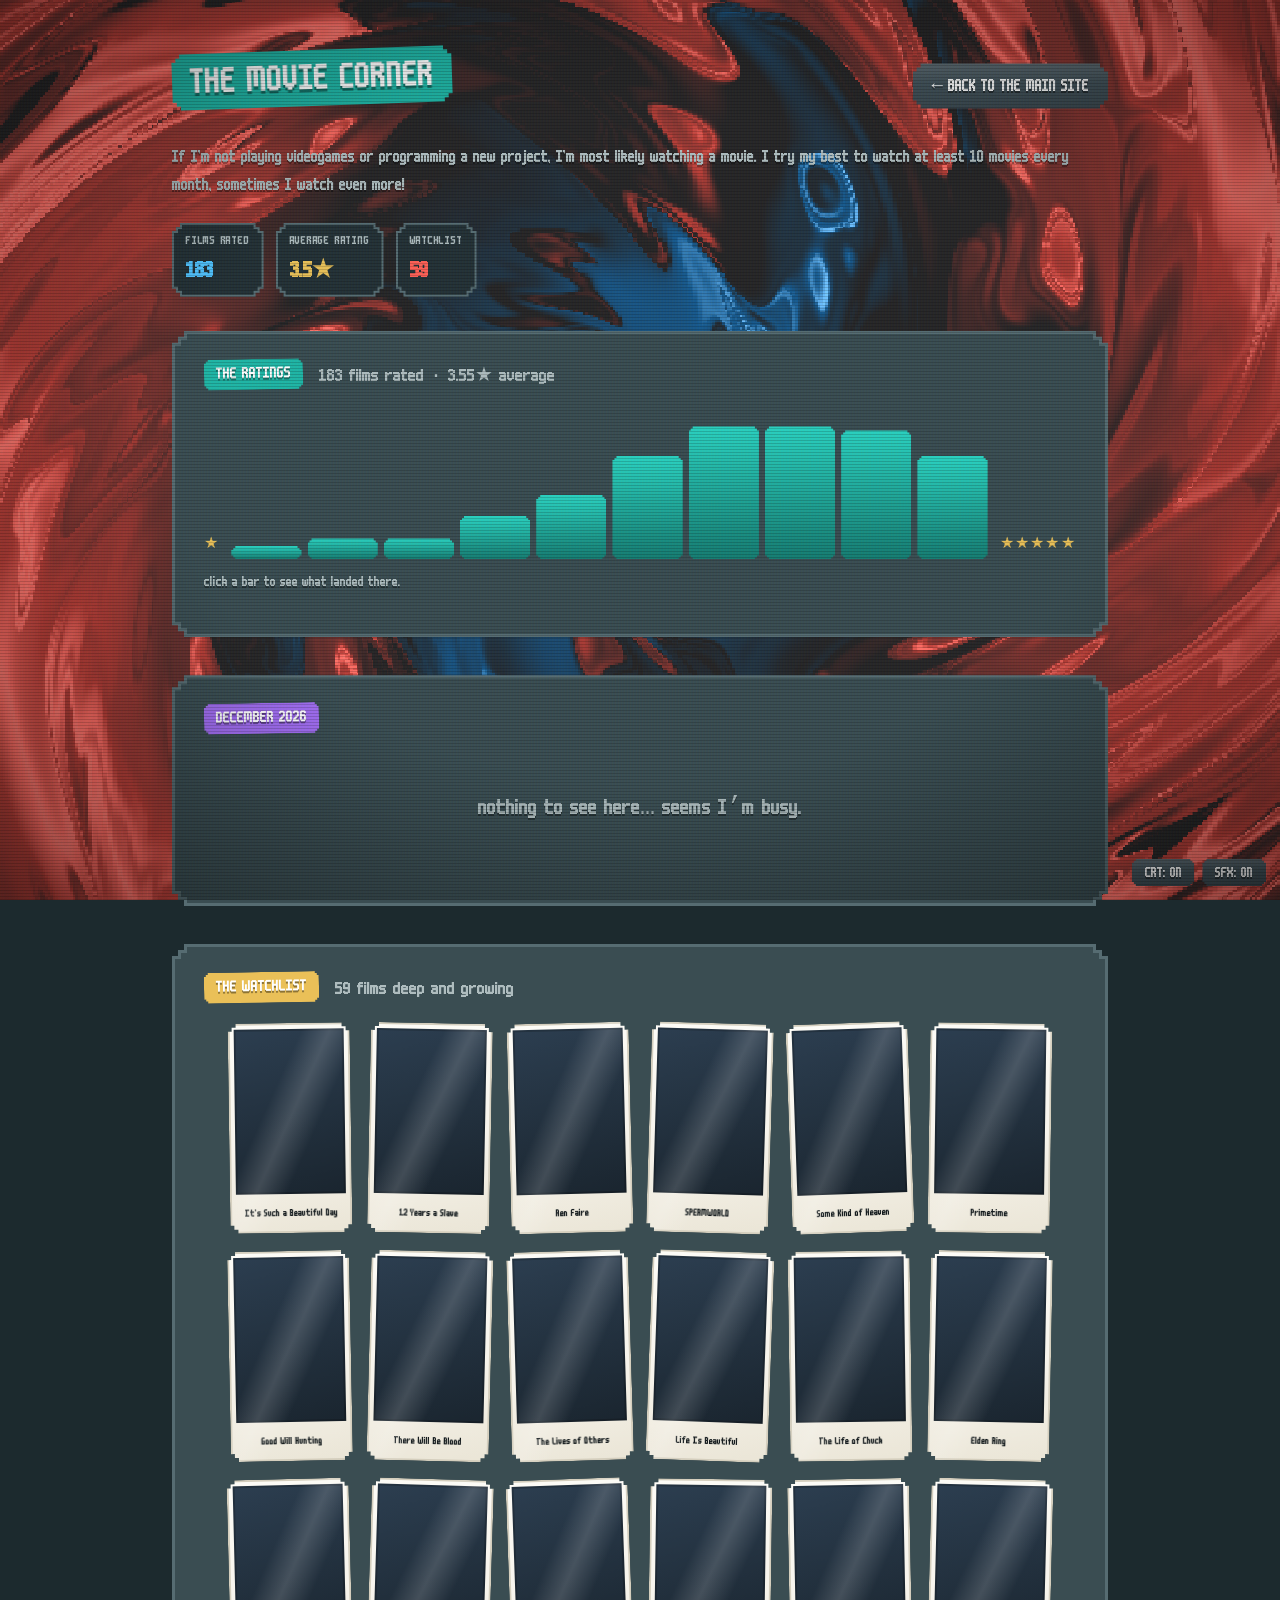
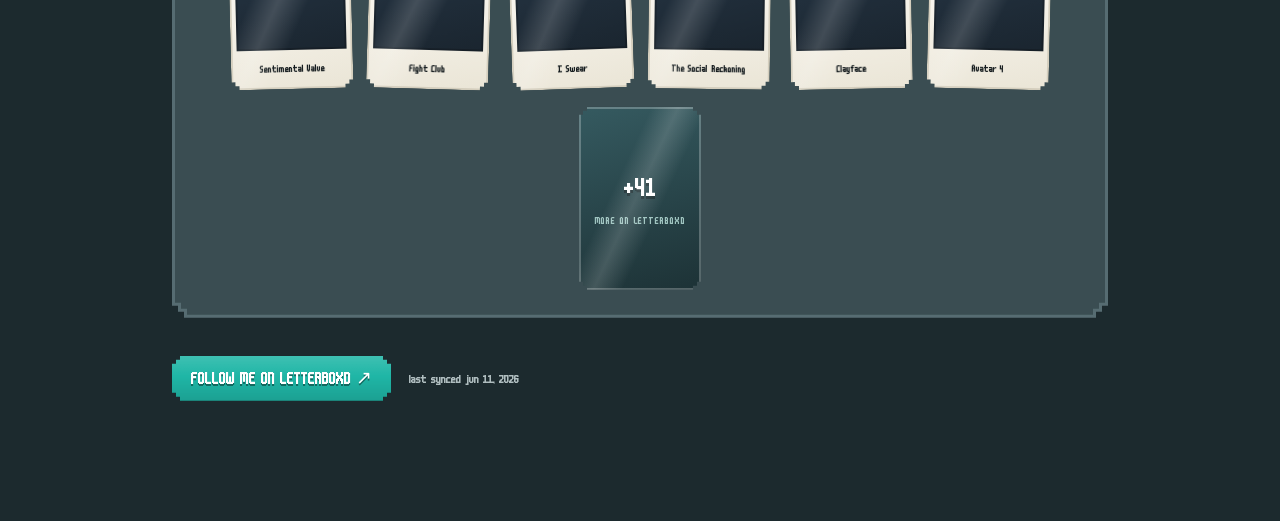
==== commit 97a24b1a: "fixes" ====
--- a/movies.html
+++ b/movies.html
@@ -4,7 +4,7 @@
   <meta charset="UTF-8">
   <meta name="viewport" content="width=device-width, initial-scale=1.0">
   <title>The Movie Corner · Advay</title>
-  <meta name="description" content="If I'm not playing videogames or programming a project, I'm most likely watching a movie. I try my best to watch at least 10 movies every month, sometimes I watch even more!.">
+  <meta name="description" content="Advay's letterboxd, dealt out Balatro-style — ratings, monthly reviews, and the watchlist.">
   <link rel="icon" href="data:image/svg+xml,<svg xmlns='http://www.w3.org/2000/svg' viewBox='0 0 100 100'><rect width='100' height='100' rx='18' fill='%231fb6a6'/><text x='50' y='72' font-size='60' text-anchor='middle' fill='white'>♥</text></svg>">
   <link rel="stylesheet" href="css/style.css">
 </head>
@@ -17,7 +17,7 @@
       <a class="bbtn dark" href="index.html">← BACK TO THE MAIN SITE</a>
     </div>
 
-    <p class="muted moviepage-sub">my letterboxd, dealt out balatro-style. the one hobby that rivals the compiler. synced daily.</p>
+    <p class="muted moviepage-sub">If I'm not playing videogames or programming a new project, I'm most likely watching a movie. I try my best to watch at least 10 movies every month, sometimes I watch even more!</p>
 
     <div class="hud moviepage-hud" id="movie-hud"></div>
 
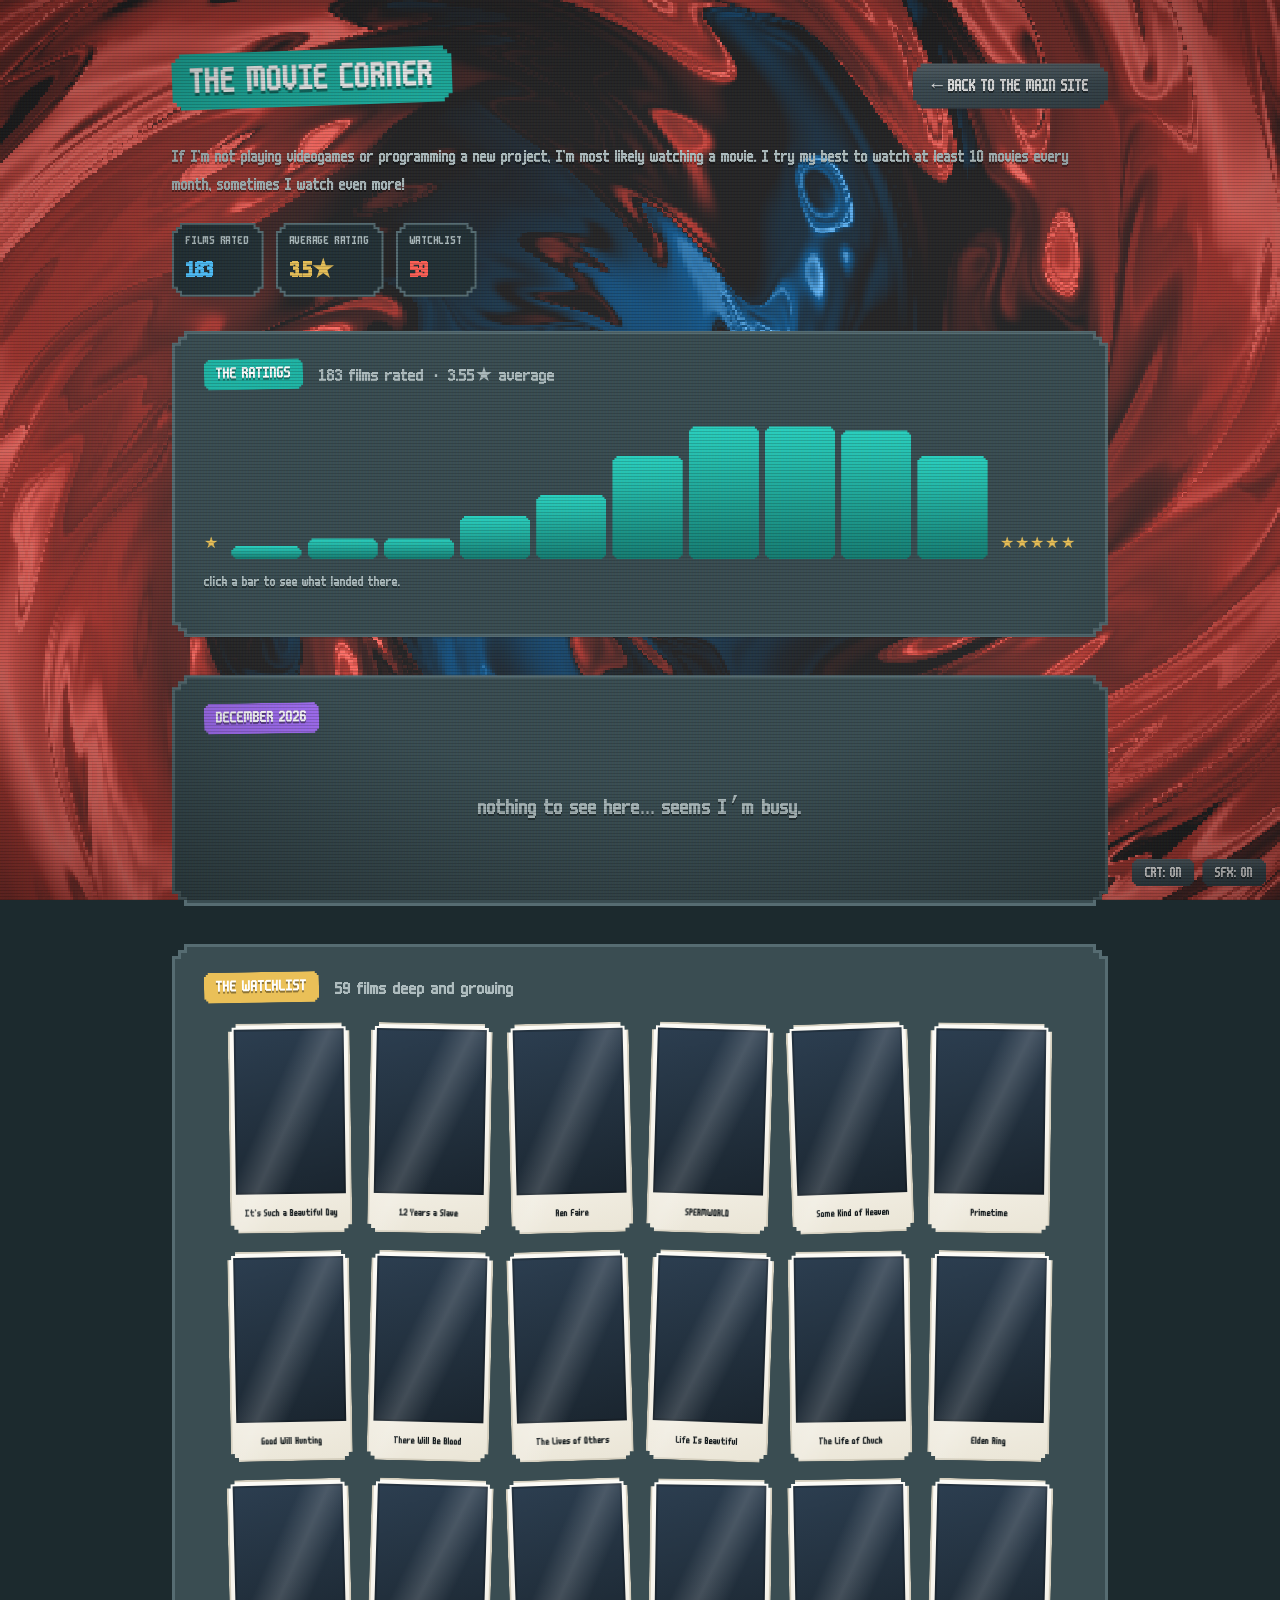
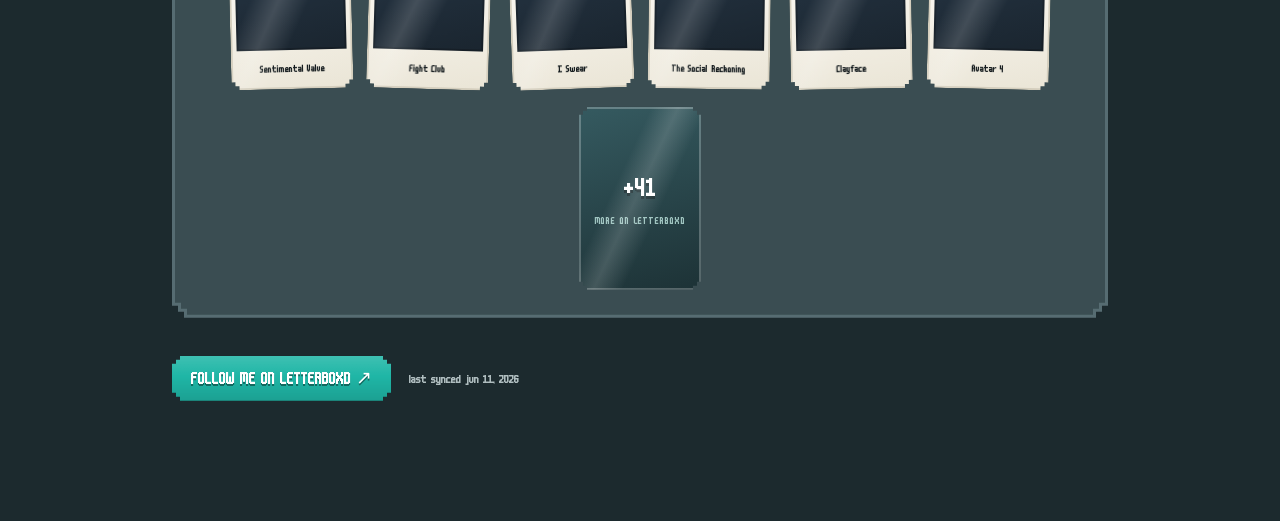
==== commit 6f3a0afa: "better about me" ====
--- a/movies.html
+++ b/movies.html
@@ -63,6 +63,7 @@
   </div>
   <div class="crt-overlay" aria-hidden="true"></div>
 
+  <script src="assets/data/letterboxd.js"></script>
   <script src="js/background.js"></script>
   <script src="js/cards.js"></script>
   <script src="js/main.js"></script>
--- a/css/style.css
+++ b/css/style.css
@@ -92,9 +92,11 @@
 }
 
 /* ===== generic text helpers ===== */
-.num-red  { color: var(--red); }
-.num-blue { color: #51c4ff; }
-.num-gold { color: var(--gold); }
+.num-red    { color: var(--red); }
+.num-blue   { color: #51c4ff; }
+.num-gold   { color: var(--gold); }
+.num-green  { color: #5fd6a7; }
+.num-orange { color: var(--orange); }
 .muted    { color: var(--muted); }
 .red-t    { color: var(--red); }
 
@@ -765,6 +767,7 @@
 }
 
 .voucher:nth-child(2) { rotate: 2deg; }
+.voucher:nth-child(3) { rotate: -2.5deg; }
 
 .voucher .bcard-tilt {
   position: relative;
